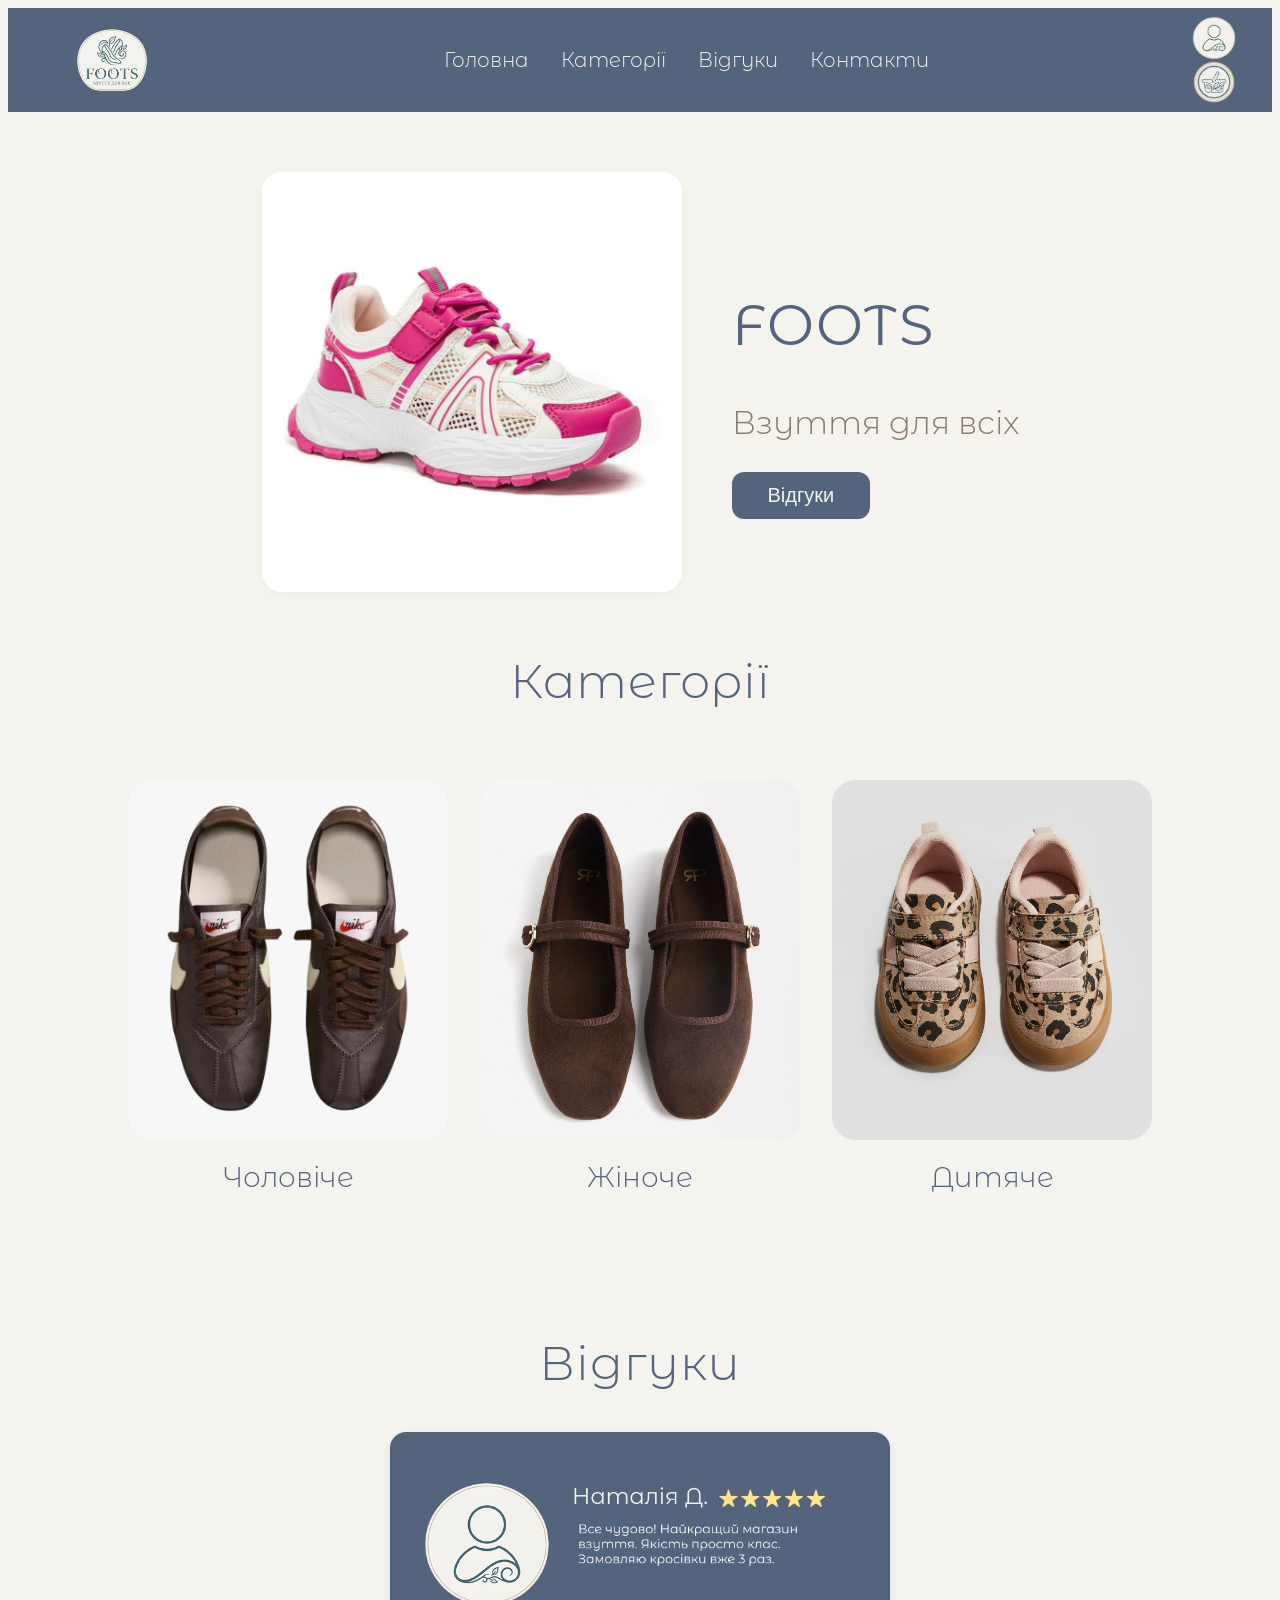
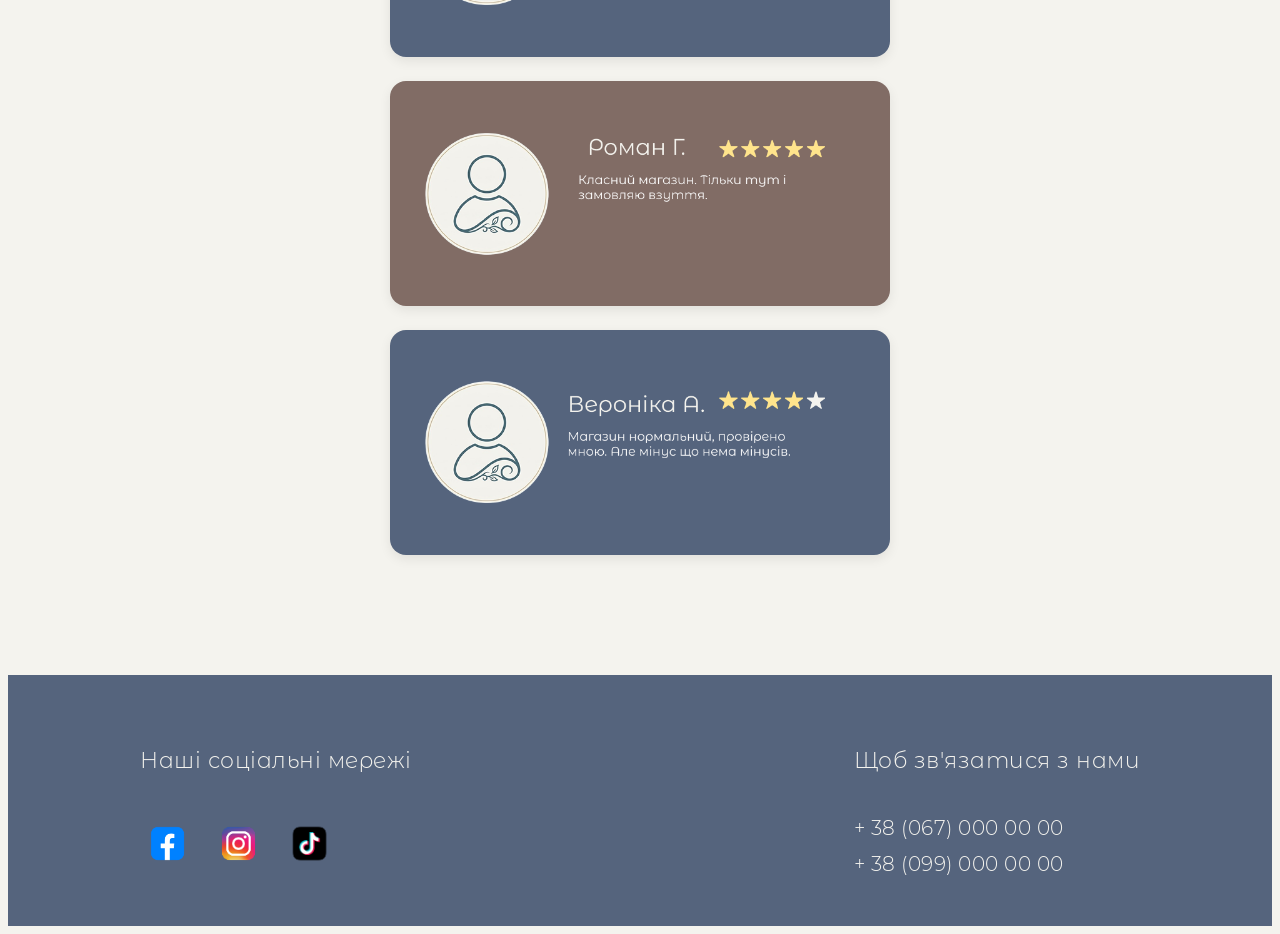
==== index.html @ 584fbfe9 "Add files via upload" ====
<!DOCTYPE html>
<html lang="en">
<head>
    <meta charset="UTF-8">
    <meta name="viewport" content="width=device-width, initial-scale=1.0">
    <link rel="stylesheet" href="style.css">
    <title>Document</title>
    <link rel="preconnect" href="https://fonts.googleapis.com">
<link rel="preconnect" href="https://fonts.gstatic.com" crossorigin>
<link href="https://fonts.googleapis.com/css2?family=Montserrat+Alternates:ital,wght@0,100;0,200;0,300;0,400;0,500;0,600;0,700;0,800;0,900;1,100;1,200;1,300;1,400;1,500;1,600;1,700;1,800;1,900&family=Roboto:ital,wght@0,100..900;1,100..900&display=swap" rel="stylesheet">
</head>
<body>
    <!--<header>
        <img class="iconlogo" src="logo.png">
        <nav class="nav">
      <a href="#" class="nav-link">Головна</a>
      <a href="#" class="nav-link">Категорії</a>
      <a href="#" class="nav-link">Відгуки</a>
      <a href="#" class="nav-link">Контакти</a>
    </nav>
        <img class="icon" src="avatar.png">
        <img class="icon1" src="buscket.png">
    </header> -->
 <header class="header">
    <a href="#" class="logo">
      <img src="logo.png" alt="FOOTS - взуття для вас">
    </a>

    <nav class="nav">
  <a href="#main" class="nav-link">Головна</a>
  <a href="#categories" class="nav-link">Категорії</a>
  <a href="#reviews" class="nav-link">Відгуки</a>
  <a href="#contacts" class="nav-link">Контакти</a>
</nav>

    <div class="user-actions">
      <button class="icon-btn" aria-label="Профіль">
        <img src="avatar.png" alt="Профіль">
      </button>
      <button class="icon-btn" aria-label="Кошик">
        <img src="buscket2.png" alt="Кошик">
      </button>
    </div>
  </header>

  <!-- Головна секція -->
  <section id="main" class="hero">
    <div class="hero-image-container">
      <img id="hero-img" src="1shoes1.jpg" alt="Кросівки Foots" class="hero-image">
    </div>

    <div class="hero-content">
      <h1 class="hero-title">FOOTS</h1>
      <p class="hero-subtitle">Взуття для всіх</p>
      <button class="btn-primary">Відгуки</button>
    </div>
  </section>

  <section id="categories" class="categories-section">
    <h2 class="categories-title">Категорії</h2>

    <div class="categories-grid">
      
      <!-- Чоловіче -->
      <a href="men.html" class="category-card">
        <div class="category-image-wrapper">
          <img src="2shoes1.jpg" alt="Чоловіче взуття" class="category-image">
        </div>
        <span class="category-name">Чоловіче</span>
      </a>

      <!-- Жіноче -->
      <a href="women.html" class="category-card">
        <div class="category-image-wrapper">
          <img src="2shoes2.jpg" alt="Жіноче взуття" class="category-image">
        </div>
        <span class="category-name">Жіноче</span>
      </a>

      <!-- Дитяче -->
      <a href="kids.html" class="category-card">
        <div class="category-image-wrapper">
          <img src="2shoes3.jpg" alt="Дитяче взуття" class="category-image">
        </div>
        <span class="category-name">Дитяче</span>
      </a>

    </div>
  </section>

  <!-- Секція "Відгуки" -->
  <section id="reviews" class="reviews-section">
    <h2 class="reviews-title">Відгуки</h2>

    <div class="reviews-list">
      <!-- Замініть шляхи на ваші зображення відгуків -->
      <img src="Frame 1.png" alt="Відгук Наталія Д." class="review-card-img">
      <img src="Frame 2.png" alt="Відгук Роман Г." class="review-card-img">
      <img src="Frame 3.png" alt="Відгук Вероніка А." class="review-card-img">
    </div>
  </section>

  <!-- Підвал сайту (Footer) -->
  <footer id="contacts" class="footer">
    <div class="footer-container">
      
      <!-- Соцмережі -->
      <div class="footer-column">
        <h3 class="footer-title">Наші соціальні мережі</h3>
        <div class="social-icons">
          <a href="https://www.facebook.com/" aria-label="Facebook">
            <img src="facebook.png" alt="Facebook" class="social-icon">
          </a>
          <a href="https://www.instagram.com/" aria-label="Instagram">
            <img src="instagram.png" alt="Instagram" class="social-icon">
          </a>
          <a href="https://www.tiktok.com/" aria-label="TikTok">
            <img src="tiktok.png" alt="TikTok" class="social-icon">
          </a>
        </div>
      </div>

      <!-- Контакти -->
      <div class="footer-column">
        <h3 class="footer-title">Щоб зв'язатися з нами</h3>
        <div class="contacts-list">
          <a href="tel:+380670000000" class="contact-phone">+ 38 (067) 000 00 00</a>
          <a href="tel:+380990000000" class="contact-phone">+ 38 (099) 000 00 00</a>
        </div>
      </div>

    </div>
  </footer>
</body>
<script src="script.js"></script>
</html>
---- style.css ----
body {
    font-family: "Montserrat Alternates", sans-serif;
    background-color: #F4F3EE;
}
header{
    background-color: #55647D;
    display: flex;
    flex-direction: row;
    justify-content: space-between;

}
.iconlogo{
width: 196px;
height: 190px;
}
.icon{
    width: 80px;
    height: 80px;
}
.icon1{
    width: 80px;
    height: 80px;
}
.header {
      background-color: #55647D; /* Темно-сіро-синій колір */
      display: flex;
      align-items: center;
      justify-content: space-between;
      padding: 12px 40px;
      
    position: sticky; 
    top: 0;
   z-index: 1000;
    }

    .logo img {
      height: 70px;
      display: block;
    }

    .nav {
      display: flex;
      gap: 32px;
    }

    .nav-link {
      color: #F4F3EE;
      text-decoration: none;
      font-size: 20px;
      font-weight: 300;
      transition: opacity 0.2s;
    }

    .nav-link:hover {
      opacity: 0.8;
    }

    .user-actions {
      display: flex;
      flex-direction: column;
      gap: 8px;
      align-items: center;
    }

    .icon-btn {
      width: 36px;
      height: 36px;
      border-radius: 50%;
      display: flex;
      align-items: center;
      justify-content: center;
      cursor: pointer;
      border: none;
    }

    .icon-btn img {
      width: 50px;
      height: 50px;
    }

    /* --- HERO СЕКЦІЯ --- */
    .hero {
      display: flex;
      align-items: center;
      justify-content: center;
      gap: 50px;
      max-width: 1100px;
      margin: 60px auto;
      padding: 0 20px;
    }

    .hero-image-container {
      background-color: #ffffff;
      border-radius: 20px;
      padding: 20px;
      display: flex;
      align-items: center;
      justify-content: center;
      box-shadow: 0 4px 15px rgba(0, 0, 0, 0.03);
    }

    .hero-image {
      max-width: 380px;
      width: 100%;
      height: auto;
      border-radius: 12px;
      display: block;
    }

    .hero-content {
      display: flex;
      flex-direction: column;
      align-items: flex-start;
    }

    .hero-title {
      font-size: 56px;
      font-weight: 400;
      color: #55647D;
      letter-spacing: 2px;
      margin-bottom: 12px;
    }

    .hero-subtitle {
      font-size: 32px;
      font-weight: 300;
      color: #8c7a6b; /* Коричнево-бежевий відтінок */
      margin-bottom: 30px;
    }

    .btn-primary {
      background-color: #55647d;
      color: #F4F3EE;
      border: none;
      padding: 12px 36px;
      font-size: 20px;
      font-weight: 300;
      border-radius: 12px;
      cursor: pointer;
      transition: background-color 0.2s;
    }

    .btn-primary:hover {
      background-color: #435065;
    }
.hero-image {
      border-radius: 12px;
      object-fit: cover;
      /* Плавний перехід прозорості */
      transition: opacity 0.6s ease-in-out;
      opacity: 1;
    }

    /* Секція Категорії */
    .categories-section {
      max-width: 1100px;
      margin: 0 auto;
      text-align: center;
    }

    /* Заголовок "Категорії" */
    .categories-title {
      font-size: 48px;
      font-weight: 300;
      color: #55647d; /* Темно-сіро-синій колір */
      margin-bottom: 50px;
      letter-spacing: 1px;
    }

    /* Сітка картка-категорій */
    .categories-grid {
      display: flex;
      justify-content: center;
      gap: 32px;
      flex-wrap: wrap;
      margin:20px;
    }

    /* Окрема картка */
    .category-card {
      display: flex;
      flex-direction: column;
      align-items: center;
      text-decoration: none;
      width: 280px;
      transition: transform 0.2s ease-in-out;
      margin: 20px;
    }

    .category-card:hover {
      transform: translateY(-5px); /* Легкий ефект при наведенні */
    }

    /* Контейнер для фото */
    .category-image-wrapper {
      background-color: #e3e2e0; /* Сіро-бежевий фон підкладки */
      width: 100%;
      height: 320px;
      border-radius: 24px; /* Заокруглені кути */
      display: flex;
      align-items: center;
      justify-content: center;
      padding: 20px;
      overflow: hidden;
    }

    .category-image {
      max-width: 328px;
      max-height: 512px;
      object-fit: contain;
    }

    /* Назва категорії */
    .category-name {
      font-size: 28px;
      font-weight: 300;
      color: #55647d;
      margin-top: 20px;
    }

    /* --- СЕКЦІЯ ВІДГУКИ --- */
    .reviews-section {
      padding: 60px 20px;
      text-align: center;
    }

    .reviews-title {
      font-size: 48px;
      font-weight: 300;
      color: #55647d; /* Темно-сіро-синій заголовок */
      margin-bottom: 40px;
      letter-spacing: 1px;
    }

    .reviews-list {
      display: flex;
      flex-direction: column;
      align-items: center;
      gap: 24px;
      max-width: 600px;
      margin: 0 auto;
    }

    /* Контейнер для картинок-відгуків */
    .review-card-img {
      width: 100%;
      max-width: 500px;
      height: auto;
      border-radius: 16px; /* Заокруглені кути картинок */
      display: block;
      box-shadow: 0 4px 12px rgba(0, 0, 0, 0.08);
      transition: transform 0.2s ease-in-out;
    }

    .review-card-img:hover {
      transform: translateY(-3px);
    }

    /* --- ПІДВАЛ СAЙТУ (FOOTER) --- */
    .footer {
      background-color: #55647d; /* Темно-сіро-синій фон */
      padding: 50px 40px;
      margin-top: 60px;
    }

    .footer-container {
      max-width: 1000px;
      margin: 0 auto;
      display: flex;
      justify-content: space-between;
      align-items: flex-start;
      gap: 40px;
      flex-wrap: wrap;
    }

    .footer-column {
      display: flex;
      flex-direction: column;
      gap: 20px;
    }

    .footer-title {
      font-size: 22px;
      font-weight: 300;
      color: #F4F3EE;
      letter-spacing: 0.5px;
    }

    /* Іконки соцмереж */
    .social-icons {
      display: flex;
      gap: 16px;
      align-items: center;
    }

    .social-icon {
      width: 55px;
      height: 55px;
      border-radius: 10px;
      object-fit: cover;
      transition: transform 0.2s, opacity 0.2s;
    }

    .social-icon:hover {
      transform: scale(1.05);
      opacity: 0.9;
    }

    /* Контакти */
    .contacts-list {
      display: flex;
      flex-direction: column;
      gap: 12px;
    }

    .contact-phone {
      color: #F4F3EE;
      text-decoration: none;
      font-size: 20px;
      font-weight: 300;
      letter-spacing: 0.5px;
      transition: opacity 0.2s;
    }

    .contact-phone:hover {
      opacity: 0.8;
    }

    html {
  scroll-behavior: smooth; /* Плавний скрол для всіх якорів */
}



.catalog-section {
      max-width: 1100px;
      margin: 40px auto 80px;
      padding: 0 20px;
      text-align: center;
    }

    .catalog-title {
      font-size: 48px;
      font-weight: 300;
      color: #55647d;
      margin-bottom: 40px;
      letter-spacing: 1px;
    }

    /* СІТКА КАРТОК (3х3) */
    .products-grid {
      display: grid;
      grid-template-columns: repeat(3, 1fr);
      gap: 30px;
    }

    /* КАРТКА ТОВАРУ */
    .product-card {
      background-color: #55647d;
      border-radius: 20px;
      padding: 12px;
      display: flex;
      flex-direction: column;
      box-shadow: 0 4px 12px rgba(0, 0, 0, 0.05);
    }

    .product-image-box {
      background: #EFEFEF;
      border-radius: 14px;
      height: 200px;
      display: flex;
      align-items: center;
      justify-content: center;
      padding: 15px;
      overflow: hidden;
    }

    .product-image-box img {
      max-width: 100%;
      max-height: 100%;
      object-fit: contain;
    }

    .product-name {
      color: #F4F3EE;
      font-size: 15px;
      font-weight: 300;
      line-height: 1.3;
      margin: 16px 10px 20px;
      min-height: 38px;
    }

    .product-footer {
      display: flex;
      align-items: center;
      justify-content: space-between;
      padding: 0 8px 6px;
      margin-top: auto;
    }

    .product-price {
      color: #F4F3EE;
      font-size: 16px;
      font-weight: 300;
    }

    .add-to-cart-btn {
      background-color: #F4F3EE;
      color: #816C65;
      border: none;
      padding: 8px 18px;
      border-radius: 12px;
      font-size: 15px;
      font-family: inherit;
      font-weight: 400;
      cursor: pointer;
      transition: background-color 0.2s;
    }

    .add-to-cart-btn:hover {
      background-color: #e2e2e2;
    }

    @media (max-width: 900px) {
      .products-grid { grid-template-columns: repeat(2, 1fr); }
    }

    @media (max-width: 600px) {
      .products-grid { grid-template-columns: 1fr; }
    }
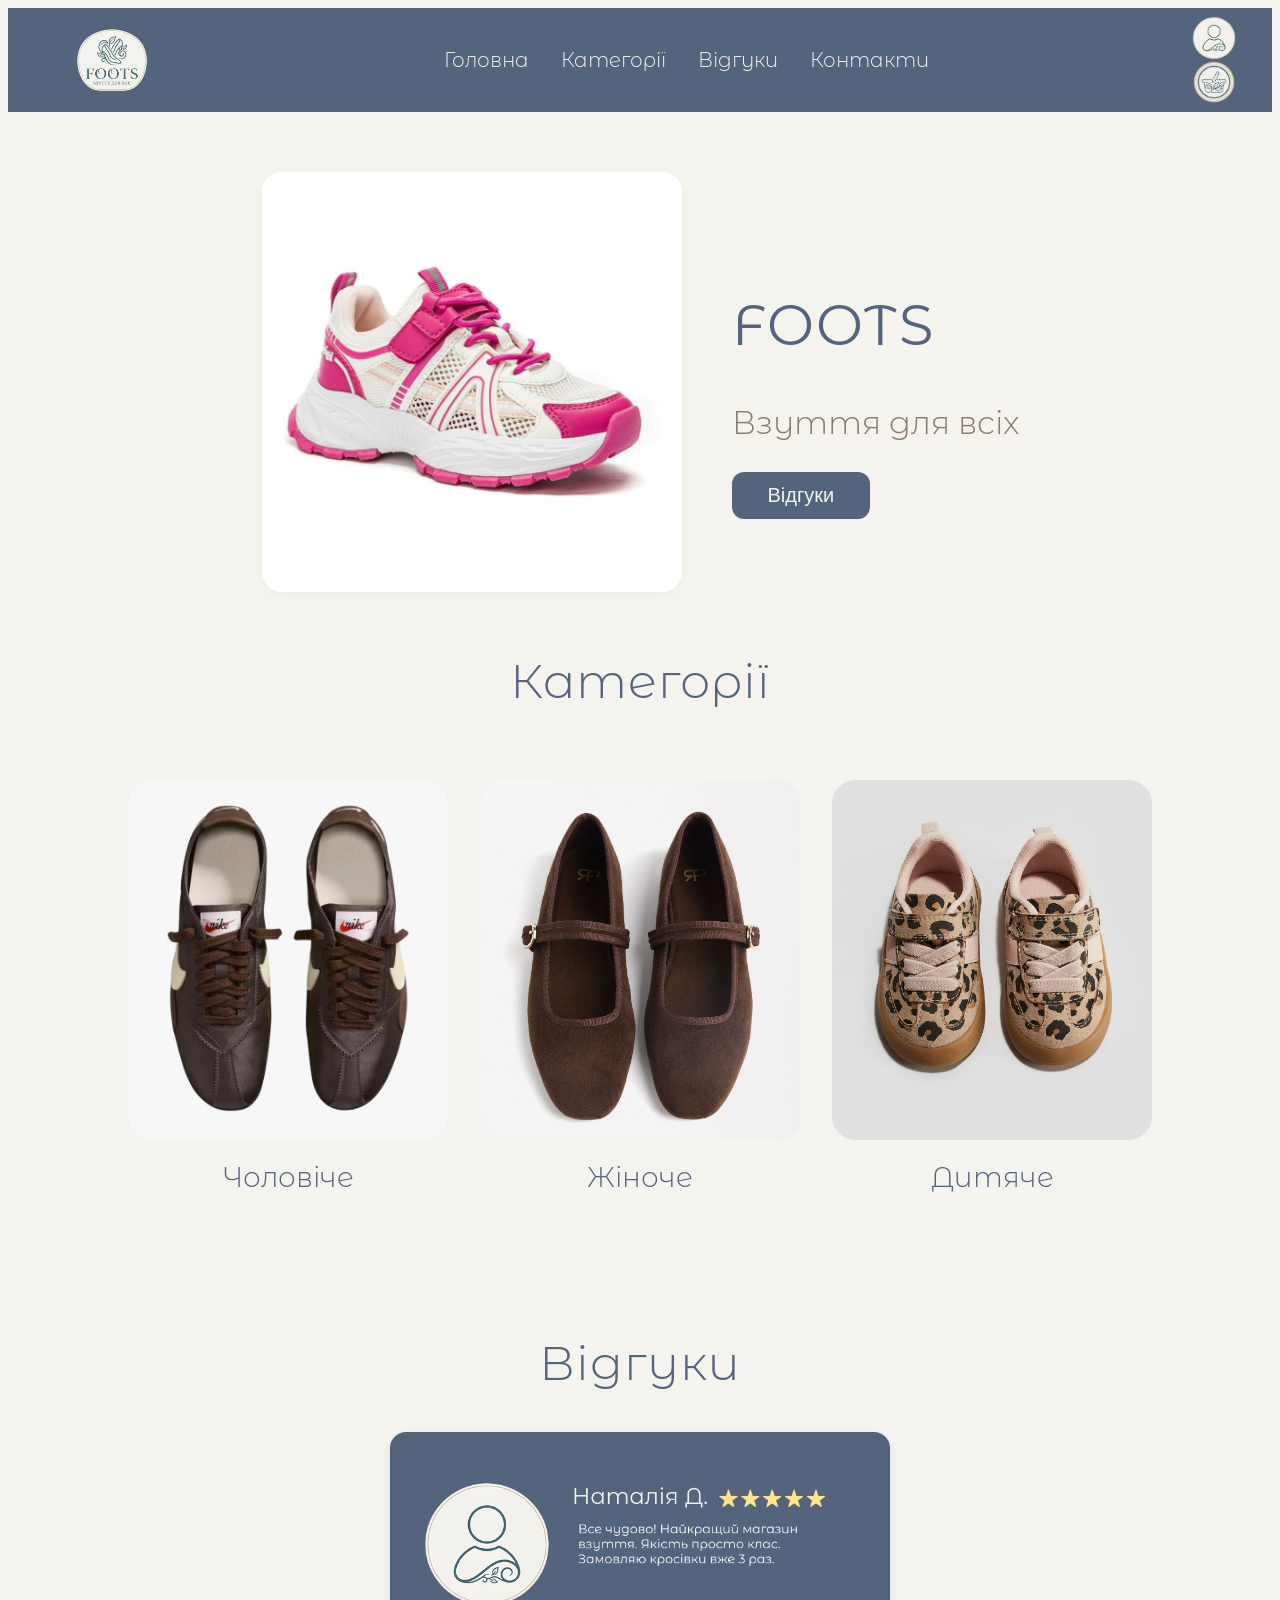
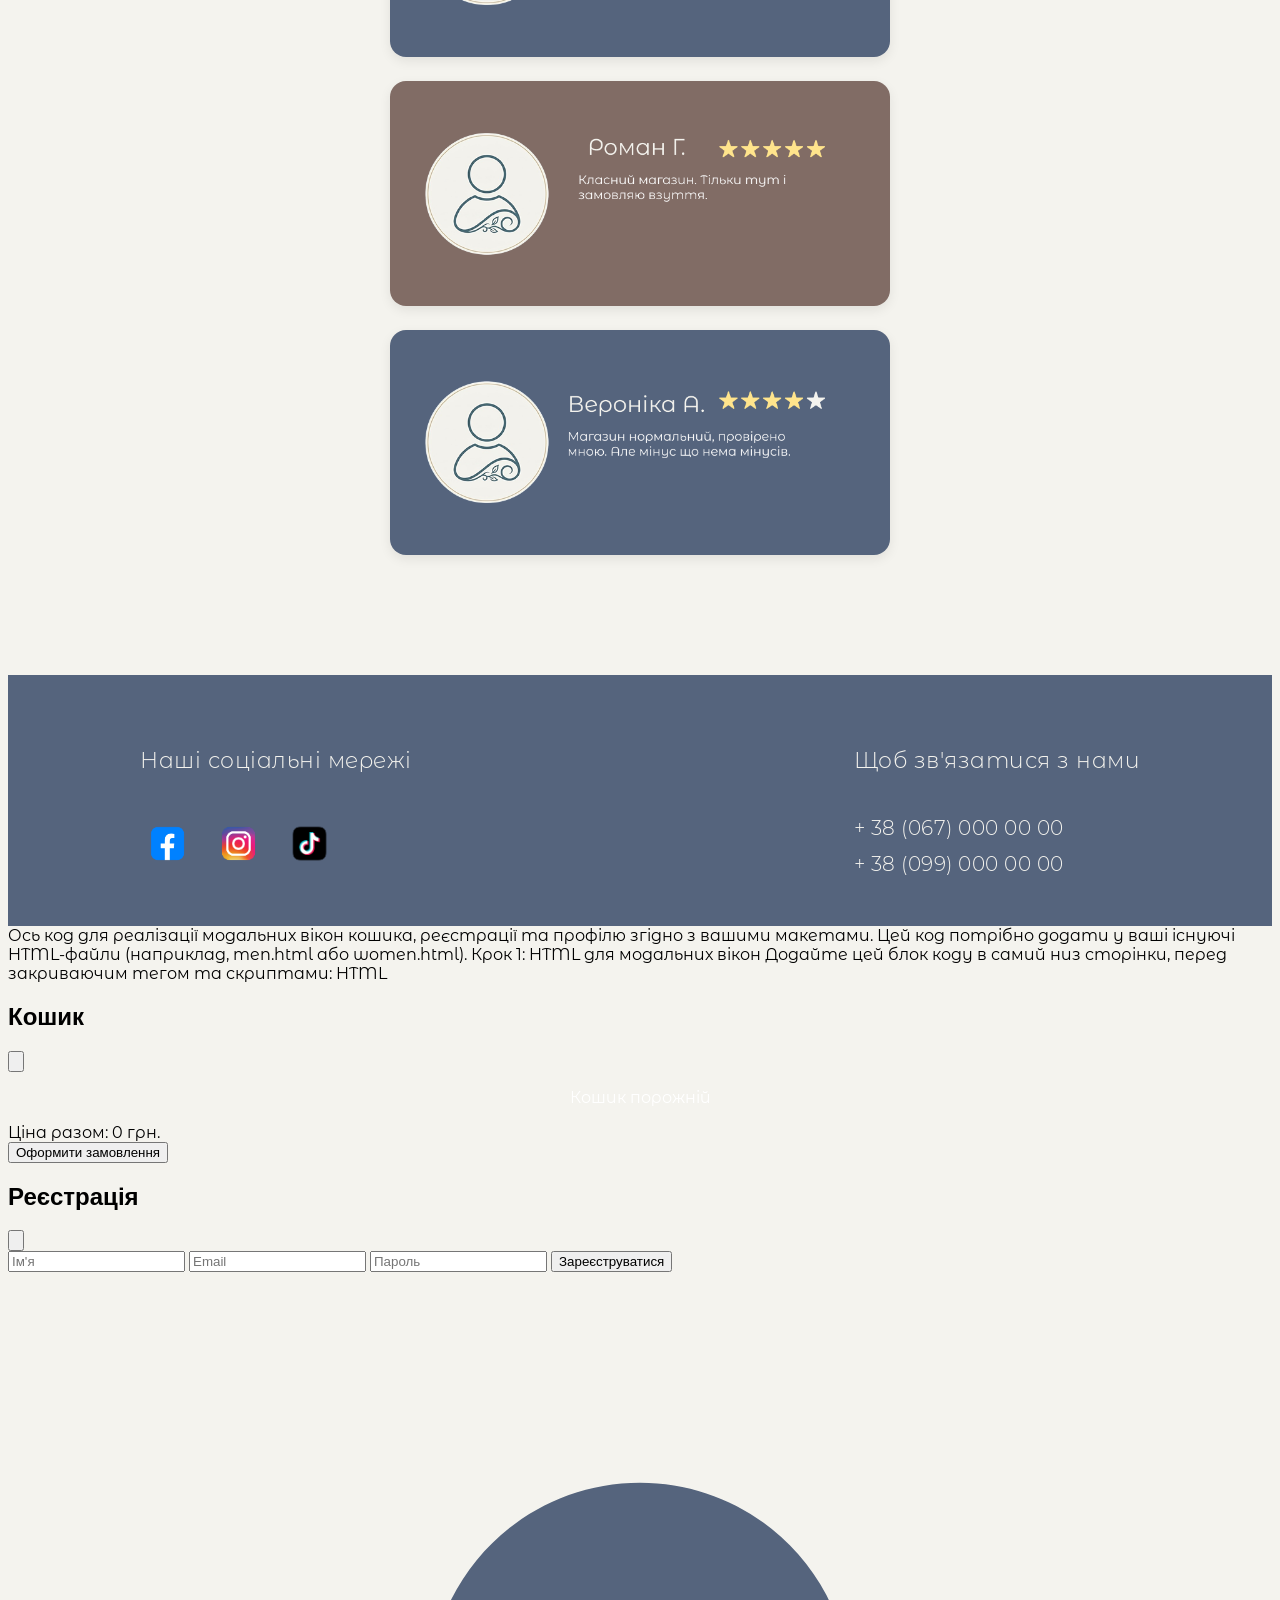
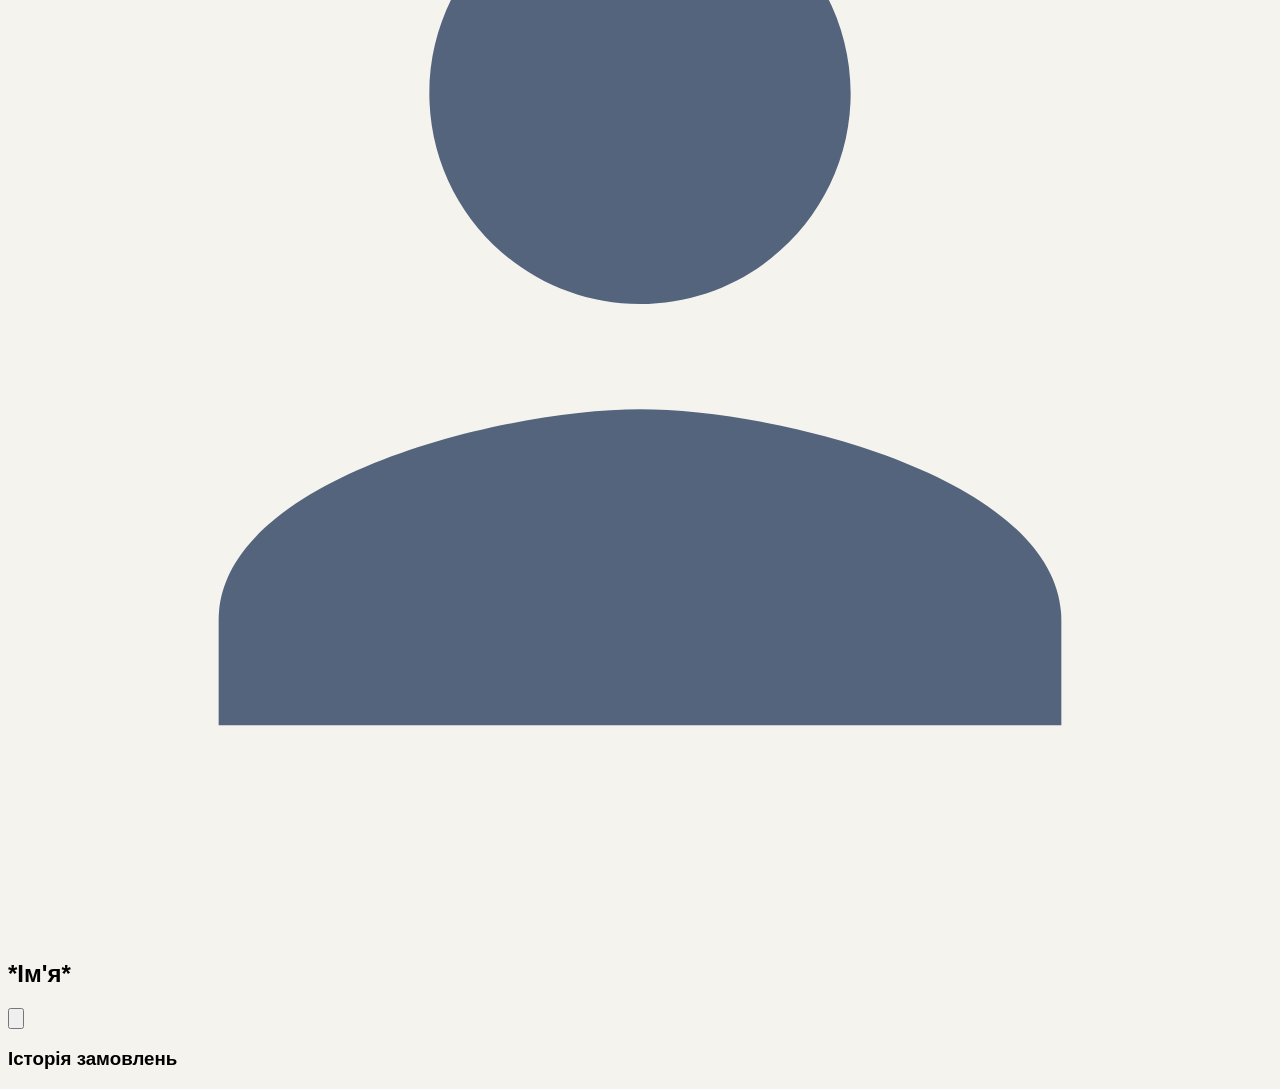
==== commit 0707c25a: "Add files via upload" ====
--- a/index.html
+++ b/index.html
@@ -35,10 +35,10 @@
 
     <div class="user-actions">
       <button class="icon-btn" aria-label="Профіль">
-        <img src="avatar.png" alt="Профіль">
+        <img src="avatar.png" onclick="openProfileOrReg()" alt="Профіль">
       </button>
       <button class="icon-btn" aria-label="Кошик">
-        <img src="buscket2.png" alt="Кошик">
+        <img src="buscket2.png" onclick="openCart()" alt="Кошик">
       </button>
     </div>
   </header>
@@ -131,6 +131,67 @@
 
     </div>
   </footer>
+
+  Ось код для реалізації модальних вікон кошика, реєстрації та профілю згідно з вашими макетами. Цей код потрібно додати у ваші існуючі HTML-файли (наприклад, men.html або women.html).
+
+Крок 1: HTML для модальних вікон
+Додайте цей блок коду в самий низ сторінки, перед закриваючим тегом </body> та скриптами:
+
+HTML
+<!-- Затемнення фону -->
+<div class="overlay" id="modal-overlay"></div>
+
+<!-- Модальне вікно: Кошик -->
+<div class="modal cart-modal" id="cart-modal">
+  <div class="modal-header">
+    <h2>Кошик</h2>
+    <button class="close-btn" onclick="closeModals()">
+      <svg viewBox="0 0 24 24"><path d="M19 6.41L17.59 5 12 10.59 6.41 5 5 6.41 10.59 12 5 17.59 6.41 19 12 13.41 17.59 19 19 17.59 13.41 12z"/></svg>
+    </button>
+  </div>
+  <div class="cart-items" id="cart-items-container">
+    <p style="color: #fff; text-align: center;">Кошик порожній</p>
+  </div>
+  <div class="modal-footer">
+    <div class="total-price">Ціна разом: <span id="cart-total-price">0</span> грн.</div>
+    <button class="action-btn">Оформити замовлення</button>
+  </div>
+</div>
+
+<!-- Модальне вікно: Реєстрація -->
+<div class="modal auth-modal" id="reg-modal">
+  <div class="modal-header">
+    <h2>Реєстрація</h2>
+    <button class="close-btn" onclick="closeModals()">
+      <svg viewBox="0 0 24 24"><path d="M19 6.41L17.59 5 12 10.59 6.41 5 5 6.41 10.59 12 5 17.59 6.41 19 12 13.41 17.59 19 19 17.59 13.41 12z"/></svg>
+    </button>
+  </div>
+  <div class="auth-form">
+    <input type="text" id="reg-name" placeholder="Ім'я">
+    <input type="email" placeholder="Email">
+    <input type="password" placeholder="Пароль">
+    <button class="action-btn" onclick="registerUser()">Зареєструватися</button>
+  </div>
+</div>
+
+<!-- Модальне вікно: Профіль -->
+<div class="modal auth-modal" id="profile-modal">
+  <div class="modal-header">
+    <div class="profile-info">
+      <div class="avatar-circle">
+        <svg viewBox="0 0 24 24" fill="#55647d"><path d="M12 12c2.21 0 4-1.79 4-4s-1.79-4-4-4-4 1.79-4 4 1.79 4 4 4zm0 2c-2.67 0-8 1.34-8 4v2h16v-2c0-2.66-5.33-4-8-4z"/></svg>
+      </div>
+      <h2 id="profile-name">*Ім'я*</h2>
+    </div>
+    <button class="close-btn" onclick="closeModals()">
+      <svg viewBox="0 0 24 24"><path d="M19 6.41L17.59 5 12 10.59 6.41 5 5 6.41 10.59 12 5 17.59 6.41 19 12 13.41 17.59 19 19 17.59 13.41 12z"/></svg>
+    </button>
+  </div>
+  <h3 class="history-title">Історія замовлень</h3>
+  <div class="history-box">
+    <!-- Історія замовлень -->
+  </div>
+</div>
 </body>
 <script src="script.js"></script>
 </html>
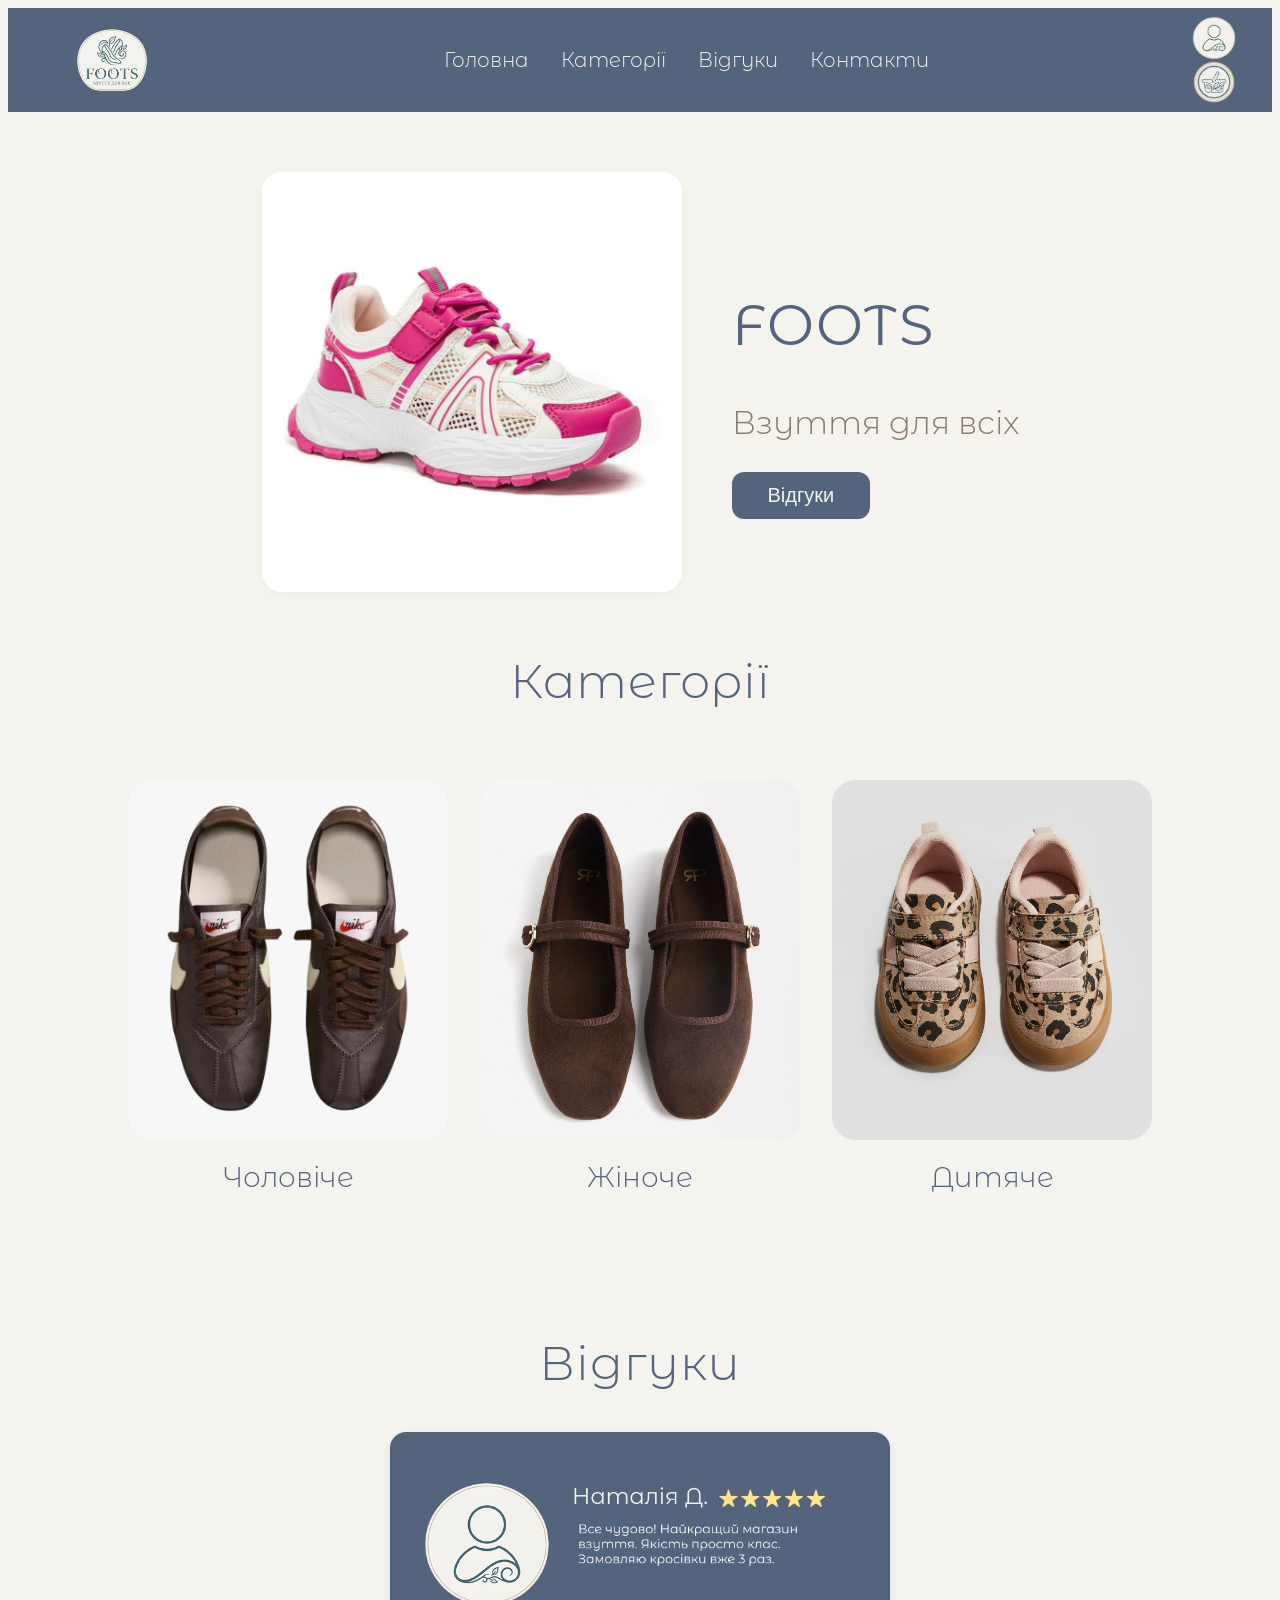
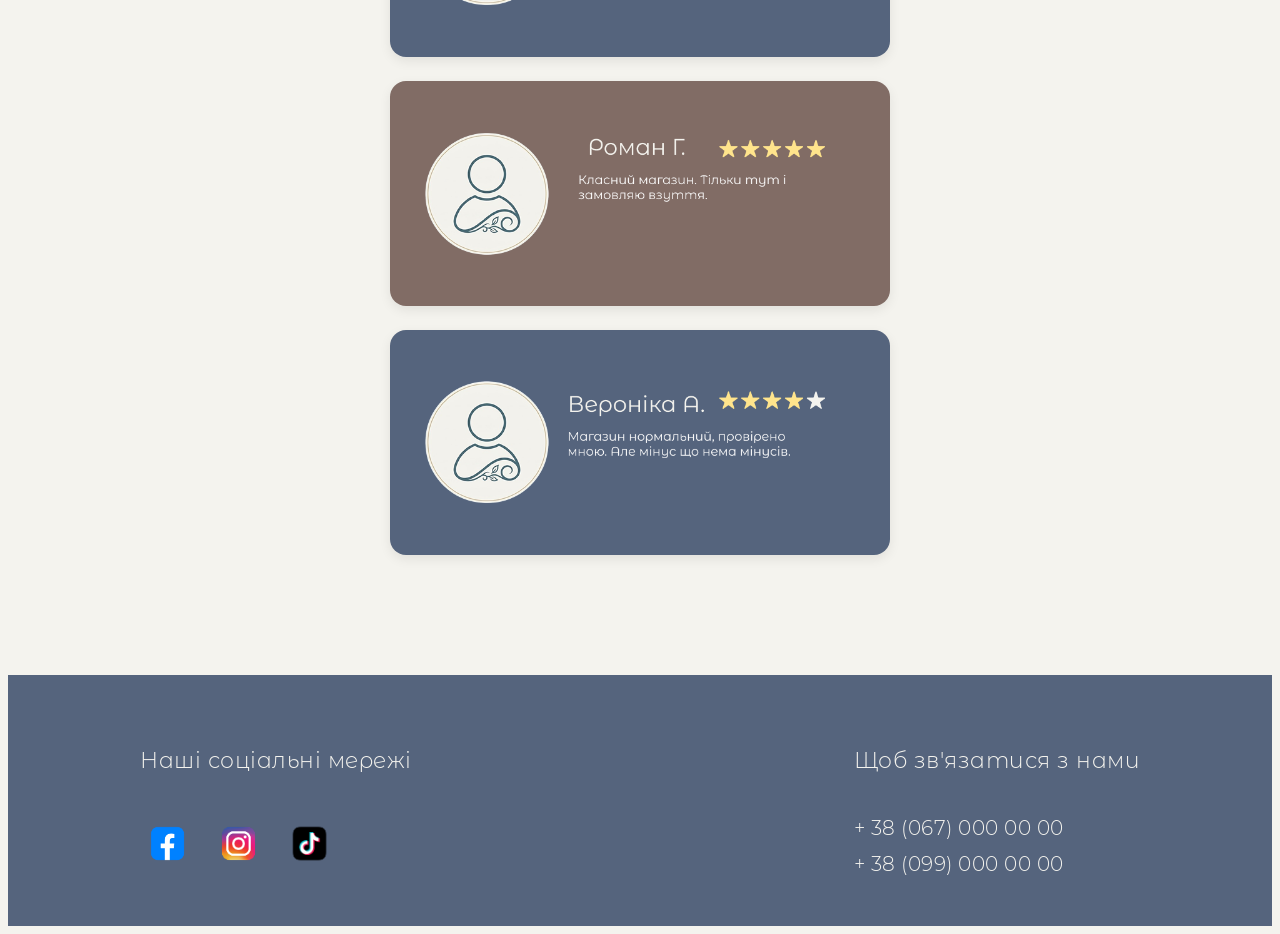
==== commit 861243fc: "Add files via upload" ====
--- a/index.html
+++ b/index.html
@@ -132,66 +132,32 @@
     </div>
   </footer>
 
-  Ось код для реалізації модальних вікон кошика, реєстрації та профілю згідно з вашими макетами. Цей код потрібно додати у ваші існуючі HTML-файли (наприклад, men.html або women.html).
 
-Крок 1: HTML для модальних вікон
-Додайте цей блок коду в самий низ сторінки, перед закриваючим тегом </body> та скриптами:
 
-HTML
+
 <!-- Затемнення фону -->
 <div class="overlay" id="modal-overlay"></div>
 
-<!-- Модальне вікно: Кошик -->
-<div class="modal cart-modal" id="cart-modal">
-  <div class="modal-header">
-    <h2>Кошик</h2>
-    <button class="close-btn" onclick="closeModals()">
-      <svg viewBox="0 0 24 24"><path d="M19 6.41L17.59 5 12 10.59 6.41 5 5 6.41 10.59 12 5 17.59 6.41 19 12 13.41 17.59 19 19 17.59 13.41 12z"/></svg>
-    </button>
+
+
+
+</body>
+
+  <!-- Модальне вікно кошика -->
+  <div class="modal-overlay" id="modal-overlay">
+    <div class="modal" id="cart-modal">
+      <div class="modal-header">
+        <h2>Кошик</h2>
+        <button class="modal-close" id="cart-close" aria-label="Закрити">&times;</button>
+      </div>
+      <div class="cart-items" id="cart-items-container"></div>
+      <div class="cart-total">
+        <span>Разом:</span>
+        <span id="cart-total-price">0</span>
+        <span>грн.</span>
+      </div>
+      <button class="order-btn" id="order-btn">Замовити</button>
+    </div>
   </div>
-  <div class="cart-items" id="cart-items-container">
-    <p style="color: #fff; text-align: center;">Кошик порожній</p>
-  </div>
-  <div class="modal-footer">
-    <div class="total-price">Ціна разом: <span id="cart-total-price">0</span> грн.</div>
-    <button class="action-btn">Оформити замовлення</button>
-  </div>
-</div>
-
-<!-- Модальне вікно: Реєстрація -->
-<div class="modal auth-modal" id="reg-modal">
-  <div class="modal-header">
-    <h2>Реєстрація</h2>
-    <button class="close-btn" onclick="closeModals()">
-      <svg viewBox="0 0 24 24"><path d="M19 6.41L17.59 5 12 10.59 6.41 5 5 6.41 10.59 12 5 17.59 6.41 19 12 13.41 17.59 19 19 17.59 13.41 12z"/></svg>
-    </button>
-  </div>
-  <div class="auth-form">
-    <input type="text" id="reg-name" placeholder="Ім'я">
-    <input type="email" placeholder="Email">
-    <input type="password" placeholder="Пароль">
-    <button class="action-btn" onclick="registerUser()">Зареєструватися</button>
-  </div>
-</div>
-
-<!-- Модальне вікно: Профіль -->
-<div class="modal auth-modal" id="profile-modal">
-  <div class="modal-header">
-    <div class="profile-info">
-      <div class="avatar-circle">
-        <svg viewBox="0 0 24 24" fill="#55647d"><path d="M12 12c2.21 0 4-1.79 4-4s-1.79-4-4-4-4 1.79-4 4 1.79 4 4 4zm0 2c-2.67 0-8 1.34-8 4v2h16v-2c0-2.66-5.33-4-8-4z"/></svg>
-      </div>
-      <h2 id="profile-name">*Ім'я*</h2>
-    </div>
-    <button class="close-btn" onclick="closeModals()">
-      <svg viewBox="0 0 24 24"><path d="M19 6.41L17.59 5 12 10.59 6.41 5 5 6.41 10.59 12 5 17.59 6.41 19 12 13.41 17.59 19 19 17.59 13.41 12z"/></svg>
-    </button>
-  </div>
-  <h3 class="history-title">Історія замовлень</h3>
-  <div class="history-box">
-    <!-- Історія замовлень -->
-  </div>
-</div>
-</body>
 <script src="script.js"></script>
 </html>
--- a/style.css
+++ b/style.css
@@ -430,5 +430,160 @@
     }
 
 
-
-
+    /* --- МОДАЛЬНЕ ВІКНО КОШИКА --- */
+    .modal-overlay {
+      display: none;
+      position: fixed;
+      inset: 0;
+      background: rgba(0, 0, 0, 0.5);
+      z-index: 2000;
+      align-items: center;
+      justify-content: center;
+      padding: 20px;
+    }
+
+    .modal {
+      background-color: #55647d;
+      color: #F4F3EE;
+      border-radius: 20px;
+      max-width: 480px;
+      width: 100%;
+      max-height: 80vh;
+      display: flex;
+      flex-direction: column;
+      padding: 24px;
+      box-shadow: 0 10px 30px rgba(0, 0, 0, 0.25);
+    }
+
+    .modal-header {
+      display: flex;
+      justify-content: space-between;
+      align-items: center;
+      margin-bottom: 16px;
+    }
+
+    .modal-header h2 {
+      font-weight: 400;
+      font-size: 24px;
+      margin: 0;
+    }
+
+    .modal-close {
+      background: none;
+      border: none;
+      color: #F4F3EE;
+      font-size: 30px;
+      line-height: 1;
+      cursor: pointer;
+      transition: opacity 0.2s;
+    }
+
+    .modal-close:hover {
+      opacity: 0.8;
+    }
+
+    .cart-items {
+      display: flex;
+      flex-direction: column;
+      gap: 12px;
+      overflow-y: auto;
+      flex: 1;
+      padding-right: 4px;
+    }
+
+    .cart-items::-webkit-scrollbar {
+      width: 6px;
+    }
+
+    .cart-items::-webkit-scrollbar-thumb {
+      background: rgba(244, 243, 238, 0.4);
+      border-radius: 3px;
+    }
+
+    .empty-cart {
+      text-align: center;
+      color: #F4F3EE;
+      padding: 30px 0;
+    }
+
+    .cart-item {
+      display: flex;
+      align-items: center;
+      gap: 12px;
+      background-color: #F4F3EE;
+      color: #55647d;
+      border-radius: 12px;
+      padding: 10px;
+    }
+
+    .cart-item img {
+      width: 56px;
+      height: 56px;
+      object-fit: cover;
+      border-radius: 8px;
+      background-color: #e3e2e0;
+    }
+
+    .cart-item-info {
+      flex: 1;
+    }
+
+    .cart-item-title {
+      font-size: 14px;
+      line-height: 1.3;
+    }
+
+    .cart-item-price {
+      font-size: 14px;
+      margin-top: 4px;
+      font-weight: 500;
+    }
+
+    .remove-btn {
+      background: none;
+      border: none;
+      color: #816C65;
+      font-size: 18px;
+      cursor: pointer;
+      line-height: 1;
+      transition: opacity 0.2s;
+    }
+
+    .remove-btn:hover {
+      opacity: 0.7;
+    }
+
+    .cart-total {
+      display: flex;
+      justify-content: flex-end;
+      align-items: center;
+      gap: 8px;
+      padding-top: 16px;
+      margin-top: 16px;
+      border-top: 1px solid rgba(244, 243, 238, 0.3);
+      font-size: 18px;
+      font-weight: 500;
+    }
+
+    .order-btn {
+      background-color: #F4F3EE;
+      color: #816C65;
+      border: none;
+      width: 100%;
+      padding: 14px 20px;
+      margin-top: 20px;
+      border-radius: 12px;
+      font-size: 17px;
+      font-family: inherit;
+      font-weight: 500;
+      cursor: pointer;
+      transition: background-color 0.2s;
+    }
+
+    .order-btn:hover {
+      background-color: #e2e2e2;
+    }
+
+
+
+
